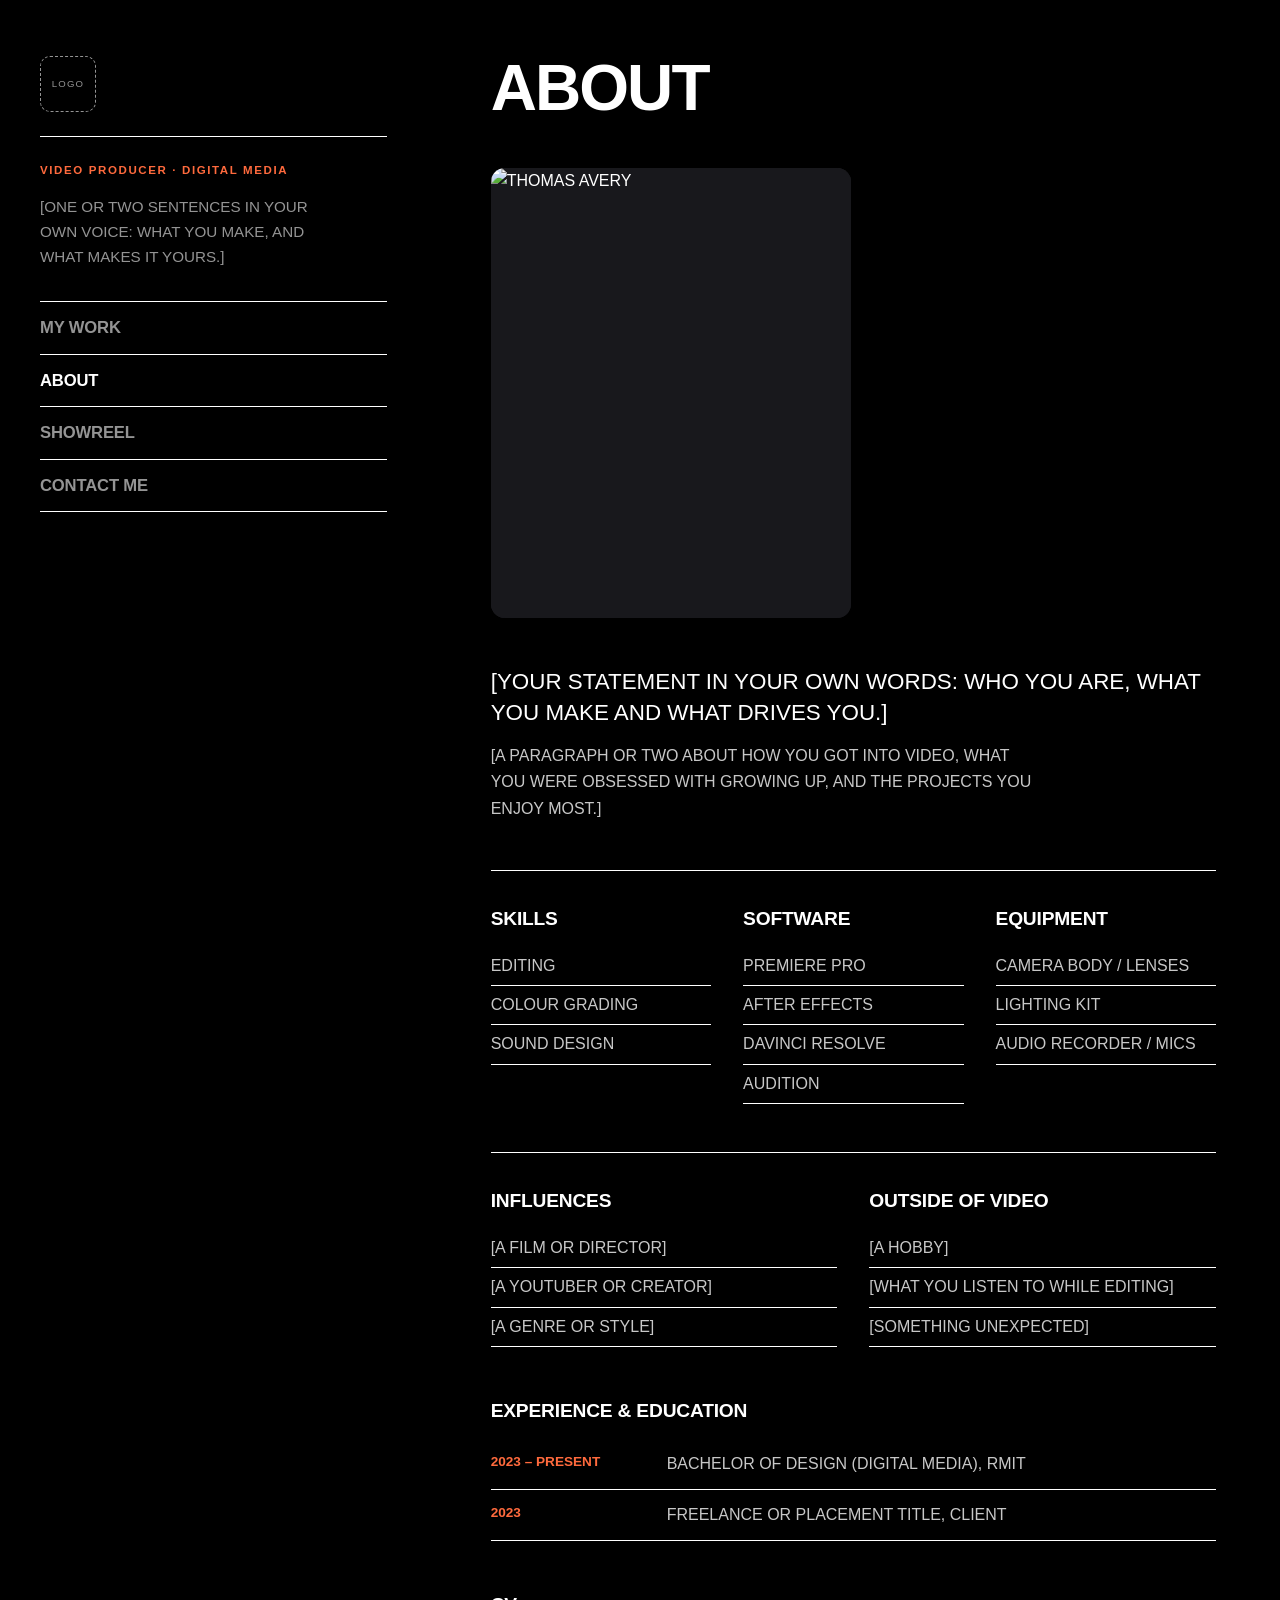
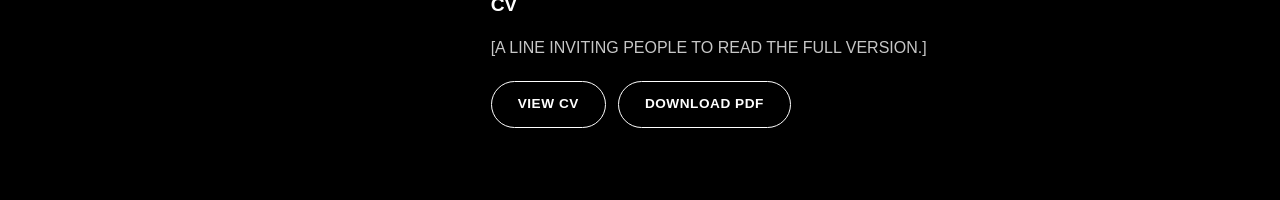
==== about.html @ 50b4c6cc "added styling and projects" ====
<!DOCTYPE html>
<html lang="en">
<head>
  <meta charset="UTF-8">
  <meta name="viewport" content="width=device-width, initial-scale=1">
  <title>Thomas Avery's Portfolio | About</title>
  <link rel="stylesheet" href="style.css">
</head>
<body>
  <div class="layout">

    <!-- LEFT: navigation -->
    <aside class="sidebar">
      <nav class="menu" aria-label="Main">
        <a class="logo" href="index.html" aria-label="Home">
          <img src="assets/logo.png" alt="Thomas Avery's logo"
               onerror="this.replaceWith(Object.assign(document.createElement('span'),{className:'logo-fallback',textContent:'LOGO'}))">
        </a>
        <div class="intro">
          <p class="role">Video Producer &middot; Digital Media</p>
          <p class="bio">
            [One or two sentences in your own voice: what you make, and what makes it yours.]
          </p>
        </div>
        <ul>
          <li><a href="index.html">My Work</a></li>
          <li><a href="about.html" class="current">About</a></li>
          <li><a href="showreel.html">Showreel</a></li>
          <li><a href="contact.html">Contact Me</a></li>
        </ul>
      </nav>
    </aside>

    <!-- RIGHT: page content (right two thirds of the screen) -->
    <main class="projects page">
      <h1>About</h1>

      <div class="media portrait" data-placeholder="Photo or video of me: me.jpg">
        <img src="assets/me.jpg" alt="Thomas Avery">
      </div>

      <section>
        <p class="big">[Your statement in your own words: who you are, what you make and what drives you.]</p>
        <p>[A paragraph or two about how you got into video, what you were obsessed with growing up, and the projects you enjoy most.]</p>
      </section>

      <section class="cols">
        <div>
          <h2>Skills</h2>
          <ul>
            <li>Editing</li>
            <li>Colour grading</li>
            <li>Sound design</li>
          </ul>
        </div>
        <div>
          <h2>Software</h2>
          <ul>
            <li>Premiere Pro</li>
            <li>After Effects</li>
            <li>DaVinci Resolve</li>
            <li>Audition</li>
          </ul>
        </div>
        <div>
          <h2>Equipment</h2>
          <ul>
            <li>Camera body / lenses</li>
            <li>Lighting kit</li>
            <li>Audio recorder / mics</li>
          </ul>
        </div>
      </section>

      <section class="cols">
        <div>
          <h2>Influences</h2>
          <ul>
            <li>[A film or director]</li>
            <li>[A YouTuber or creator]</li>
            <li>[A genre or style]</li>
          </ul>
        </div>
        <div>
          <h2>Outside of video</h2>
          <ul>
            <li>[A hobby]</li>
            <li>[What you listen to while editing]</li>
            <li>[Something unexpected]</li>
          </ul>
        </div>
      </section>

      <section>
        <h2>Experience &amp; education</h2>
        <ul class="timeline">
          <li><span>2023 &ndash; Present</span> Bachelor of Design (Digital Media), RMIT</li>
          <li><span>2023</span> Freelance or placement title, Client</li>
        </ul>
      </section>

      <!-- Save your CV as assets/cv.pdf -->
      <section id="cv">
        <h2>CV</h2>
        <p>[A line inviting people to read the full version.]</p>
        <p class="cv-actions">
          <a class="btn" href="assets/cv.pdf" target="_blank" rel="noopener">View CV</a>
          <a class="btn" href="assets/cv.pdf" download>Download PDF</a>
        </p>
      </section>
    </main>

  </div>
</body>
</html>
---- style.css ----
:root {
  --bg: #000000;          /* black, but not true black */
  --panel: #1a1a1e;
  --text: #ffffff;
  --muted: rgba(255, 255, 255, 0.58);
  --accent: #ff6a3d;
  --line: #ffffff;
  --display: "Helvetica Neue", Helvetica, Arial, sans-serif;
  --body: "Helvetica Neue", Helvetica, Arial, sans-serif;
}

* { box-sizing: border-box; margin: 0; padding: 0; }

html { scroll-behavior: smooth; }

body {
  background: var(--bg);
  color: var(--text);
  font-family: var(--body);
  line-height: 1.65;
  text-transform: uppercase;
  -webkit-font-smoothing: antialiased;
}

a { color: inherit; text-decoration: none; }

::selection { background: var(--accent); color: #fff; }

/* ---------- Home layout: left third nav | right two thirds projects ---------- */

.sidebar {
  position: fixed;
  top: 0;
  left: 0;
  width: 33.3333%;
  height: 100vh;
  padding: 56px 40px;
  overflow-y: auto;
}

.projects {
  margin-left: 33.3333%;
  width: 66.6667%;
  padding: 56px 64px 72px;
  display: flex;
  flex-direction: column;
  gap: 88px;
  min-height: 100vh;
}

/* ---------- Navigation ---------- */

.sidebar .logo { display: block; padding-bottom: 24px; border-bottom: 1px solid var(--line); }
.sidebar .logo img { display: block; height: 56px; width: auto; max-width: 100%; }
.sidebar .logo-fallback {
  display: grid;
  place-items: center;
  width: 56px;
  height: 56px;
  border: 1px dashed var(--muted);
  border-radius: 10px;
  color: var(--muted);
  font-size: 0.6rem;
  letter-spacing: 0.12em;
}

.sidebar nav ul { list-style: none; }
.sidebar nav li { border-bottom: 1px solid var(--line); }
.sidebar nav li a {
  display: block;
  padding: 12px 0;
  font-family: var(--display);
  font-size: clamp(0.95rem, 1.3vw, 1.2rem);
  font-weight: 600;
  letter-spacing: -0.01em;
  color: var(--muted);
  transition: color 0.25s, transform 0.25s;
}
.sidebar nav li a:hover { color: var(--text); transform: translateX(8px); }
.sidebar nav li a:hover::before { content: "→ "; color: var(--accent); }

/* ---------- Intro (under the logo) ---------- */

.intro { padding: 24px 0 32px; border-bottom: 1px solid var(--line); }

.intro .role {
  color: var(--accent);
  font-weight: 700;
  letter-spacing: 0.14em;
  text-transform: uppercase;
  font-size: 0.72rem;
}

.intro .bio {
  margin-top: 14px;
  color: var(--muted);
  max-width: 34ch;
  font-size: 0.95rem;
}

/* ---------- Text pages (About, Showreel, Contact) ---------- */

.sidebar nav li a.current { color: var(--text); }

.page { gap: 48px; }
.page h1 {
  font-family: var(--display);
  font-size: clamp(2.4rem, 5vw, 4.4rem);
  font-weight: 800;
  letter-spacing: -0.03em;
  line-height: 1;
}
.page .lead { color: var(--muted); font-size: 1.1rem; max-width: 56ch; margin-top: -24px; }
.page h2 { font-family: var(--display); font-size: 1.2rem; font-weight: 700; letter-spacing: -0.01em; }
.page section p { margin-top: 14px; color: rgba(255, 255, 255, 0.78); max-width: 62ch; }
.page section p.big { font-size: 1.4rem; line-height: 1.4; color: var(--text); margin-top: 0; }
.page section ul { list-style: none; margin-top: 12px; }
.page .cols {
  display: grid;
  grid-template-columns: repeat(auto-fit, minmax(180px, 1fr));
  gap: 32px;
  padding-top: 32px;
  border-top: 1px solid var(--line);
}
.page .cols li { padding: 6px 0; border-bottom: 1px solid var(--line); color: rgba(255, 255, 255, 0.78); }
.timeline li { display: grid; grid-template-columns: 160px 1fr; gap: 16px; padding: 12px 0; border-bottom: 1px solid var(--line); color: rgba(255, 255, 255, 0.78); }
.timeline span { color: var(--accent); font-weight: 700; font-size: 0.85rem; }
.page .note { color: var(--muted); font-size: 0.9rem; margin-top: -24px; }

.contact-list { list-style: none; border-top: 1px solid var(--line); }
.contact-list li {
  display: grid;
  grid-template-columns: 140px 1fr;
  gap: 16px;
  padding: 18px 0;
  border-bottom: 1px solid var(--line);
  font-size: 1.1rem;
}
.contact-list span { color: var(--accent); font-size: 0.72rem; font-weight: 700; letter-spacing: 0.14em; text-transform: uppercase; align-self: center; }
.contact-list a:hover { color: var(--accent); }

/* ---------- Extras ---------- */

.page .portrait { aspect-ratio: 4 / 5; max-width: 360px; }
.page .portrait + * { margin-top: 0; }

/* ---------- CV buttons (About page) ---------- */

.cv-actions { display: flex; gap: 12px; flex-wrap: wrap; }
.page section .cv-actions { margin-top: 20px; }
.cv-actions .btn { margin-top: 0; }

/* ---------- Project cards ---------- */

.projects > h2 {
  font-family: var(--display);
  font-size: 0.8rem;
  letter-spacing: 0.2em;
  text-transform: uppercase;
  color: var(--muted);
  font-weight: 700;
}

.media {
  position: relative;
  aspect-ratio: 16 / 9;
  border-radius: 14px;
  overflow: hidden;
  background: linear-gradient(135deg, #26262c, #18181c);
  box-shadow: 0 24px 60px -30px rgba(0, 0, 0, 0.8);
}

.media img,
.media video {
  position: absolute;
  inset: 0;
  width: 100%;
  height: 100%;
  object-fit: cover;
  display: block;
  z-index: 1;
  background: #18181c;
  transition: transform 0.6s ease;
}
.project:hover .media img { transform: scale(1.03); }

/* Visible placeholder label until real media is added */
.media::after {
  content: attr(data-placeholder);
  position: absolute;
  inset: 0;
  display: grid;
  place-items: center;
  color: rgba(255, 255, 255, 0.3);
  font-size: 0.8rem;
  letter-spacing: 0.14em;
  text-transform: uppercase;
  z-index: 0;
}

.project .meta {
  display: flex;
  justify-content: space-between;
  align-items: baseline;
  margin-top: 24px;
  gap: 16px;
}

.project h3 {
  font-family: var(--display);
  font-size: clamp(1.5rem, 2.4vw, 2.1rem);
  font-weight: 700;
  letter-spacing: -0.02em;
  line-height: 1.1;
}

.project .tag {
  color: var(--accent);
  font-size: 0.72rem;
  font-weight: 700;
  text-transform: uppercase;
  letter-spacing: 0.14em;
  white-space: nowrap;
}

.project p { margin-top: 12px; color: rgba(255, 255, 255, 0.78); max-width: 60ch; }

.project .role-line { color: var(--muted); font-size: 0.9rem; margin-top: 8px; }
.project .role-line strong { color: var(--text); font-weight: 700; }

.btn {
  display: inline-block;
  margin-top: 22px;
  padding: 11px 26px;
  border: 1px solid var(--text);
  color: var(--text);
  border-radius: 999px;
  font-size: 0.85rem;
  font-weight: 700;
  letter-spacing: 0.04em;
  transition: background 0.25s, color 0.25s, border-color 0.25s;
}
.btn:hover { background: var(--accent); border-color: var(--accent); color: #fff; }

/* ---------- Detail pages ---------- */

.detail {
  max-width: 920px;
}

.detail .back { color: var(--muted); font-size: 0.9rem; transition: color 0.2s; }
.detail .back:hover { color: var(--text); }

.detail h1 {
  margin-top: 28px;
  font-family: var(--display);
  font-size: clamp(2.2rem, 6vw, 4rem);
  font-weight: 800;
  letter-spacing: -0.03em;
  line-height: 1.05;
}

.detail .lead { margin-top: 14px; color: var(--muted); font-size: 1.1rem; max-width: 60ch; }

.detail > .media { margin-top: 36px; }

.facts {
  display: grid;
  grid-template-columns: repeat(auto-fit, minmax(150px, 1fr));
  gap: 24px;
  margin: 40px 0;
  padding: 24px 0;
  border-top: 1px solid var(--line);
  border-bottom: 1px solid var(--line);
}
.facts dt { color: var(--accent); font-size: 0.7rem; font-weight: 700; letter-spacing: 0.14em; text-transform: uppercase; }
.facts dd { margin-top: 4px; }

.detail section { margin-top: 56px; }
.detail h2 { font-family: var(--display); font-size: 1.6rem; font-weight: 700; letter-spacing: -0.02em; }
.detail section p { margin-top: 12px; color: rgba(255, 255, 255, 0.78); max-width: 66ch; }
.detail section ul { margin: 12px 0 0 20px; color: rgba(255, 255, 255, 0.78); }

.gallery {
  display: grid;
  grid-template-columns: repeat(auto-fit, minmax(240px, 1fr));
  gap: 16px;
  margin-top: 20px;
}

/* ---------- Responsive ---------- */

@media (max-width: 900px) {
  .sidebar { position: static; width: auto; height: auto; padding: 32px 24px; }
  .projects { margin-left: 0; width: auto; padding: 32px 24px 56px; }
}

/* ---------- Custom cursor (video thumbnails only) ---------- */

.cursor {
  position: fixed;
  top: 0;
  left: 0;
  width: 88px;
  height: 88px;
  margin: -44px 0 0 -44px;
  border-radius: 50%;
  background: #fff;
  color: #121214;
  display: grid;
  place-items: center;
  font-size: 0.7rem;
  font-weight: 700;
  letter-spacing: 0.1em;
  pointer-events: none;
  z-index: 1000;
  opacity: 0;
  transform: translate(-100px, -100px) scale(0.4);
  transition: opacity 0.2s;
}
.cursor.on { opacity: 1; }
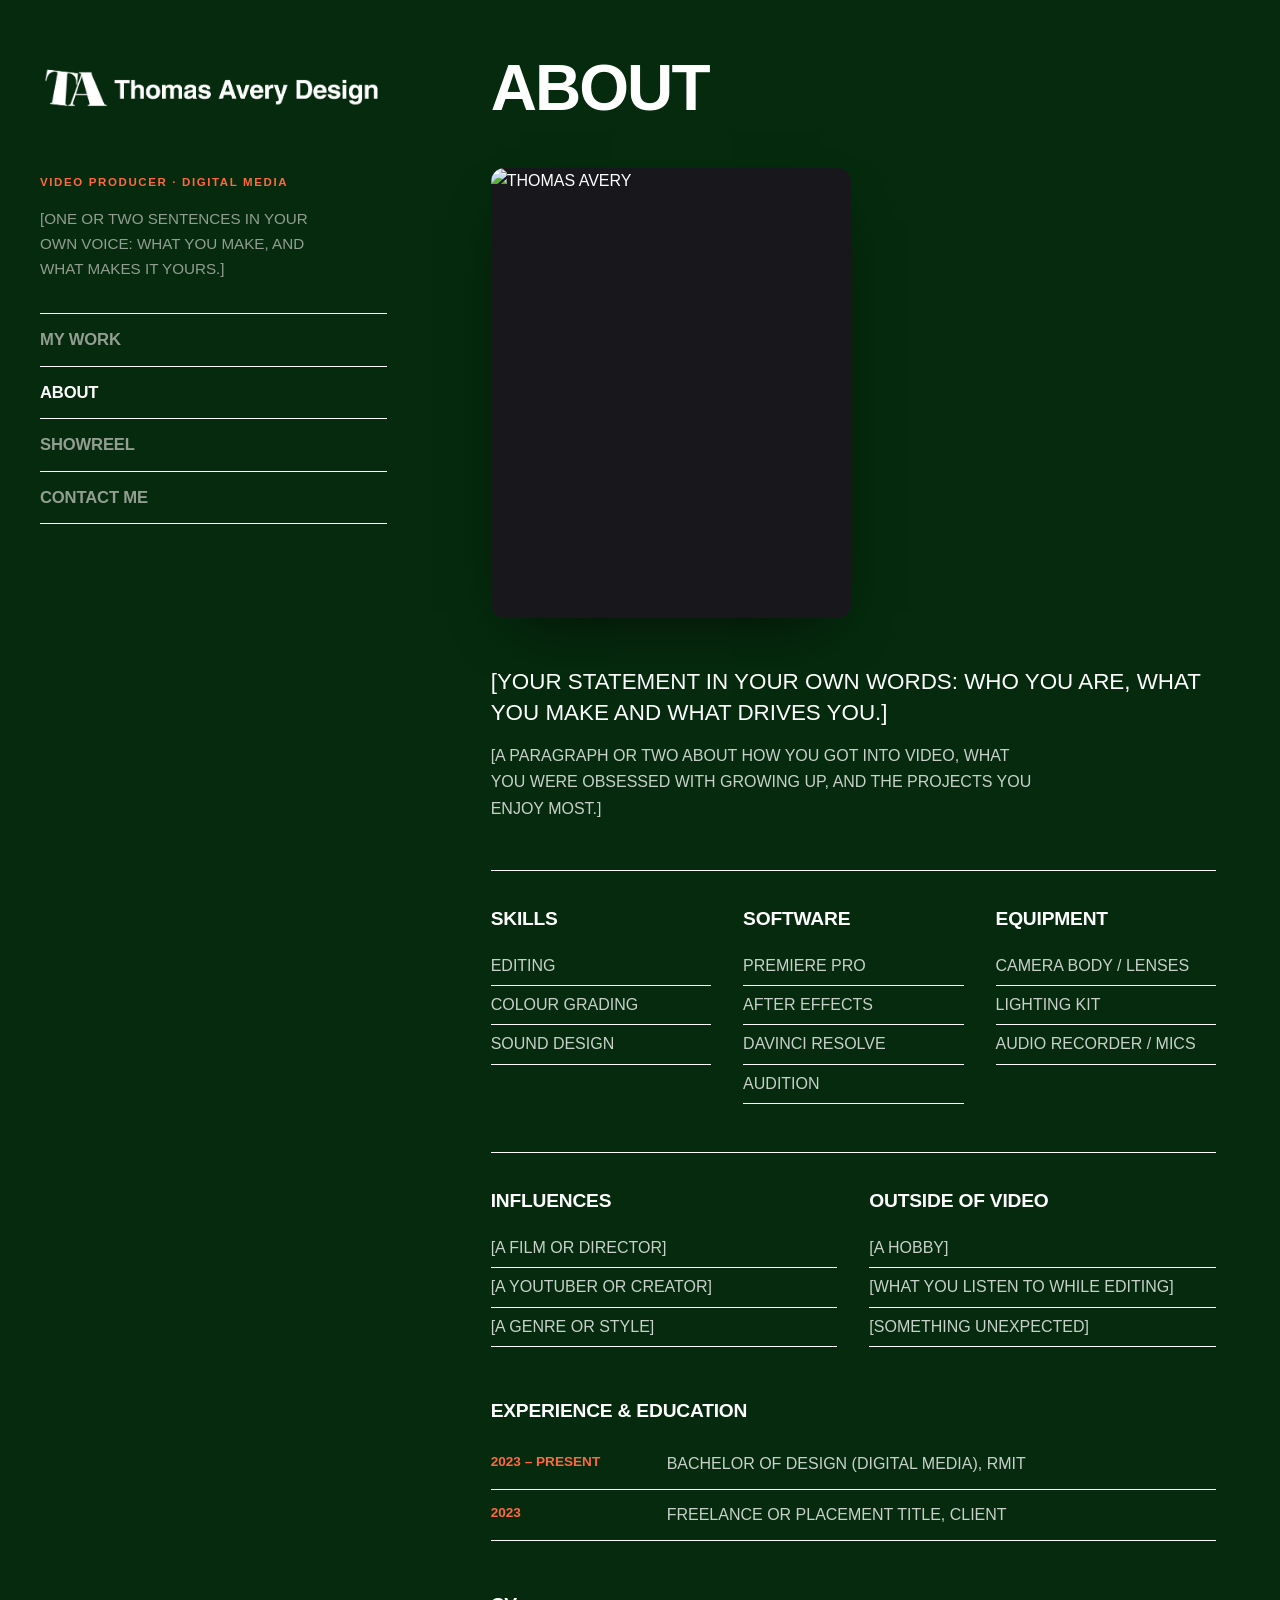
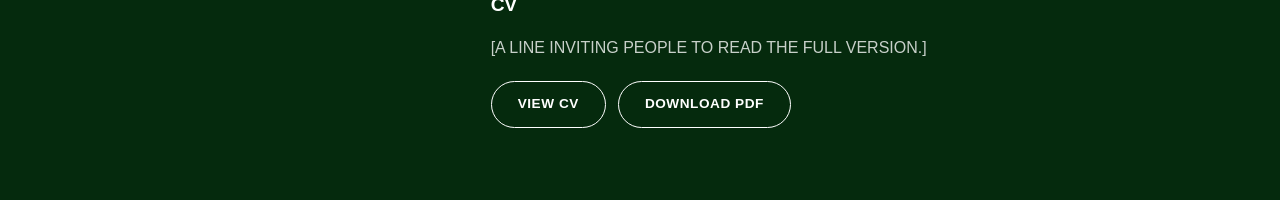
==== commit a7a6bb08: "updated styling" ====
--- a/about.html
+++ b/about.html
@@ -4,6 +4,10 @@
   <meta charset="UTF-8">
   <meta name="viewport" content="width=device-width, initial-scale=1">
   <title>Thomas Avery's Portfolio | About</title>
+  <link rel="icon" href="favicon.ico?v=2" sizes="48x48">
+  <link rel="icon" type="image/png" sizes="32x32" href="assets/favicon-32.png?v=2">
+  <link rel="icon" type="image/png" href="assets/favicon.png?v=2">
+  <link rel="apple-touch-icon" href="assets/apple-touch-icon.png?v=2">
   <link rel="stylesheet" href="style.css">
 </head>
 <body>
@@ -13,7 +17,7 @@
     <aside class="sidebar">
       <nav class="menu" aria-label="Main">
         <a class="logo" href="index.html" aria-label="Home">
-          <img src="assets/logo.png" alt="Thomas Avery's logo"
+          <img src="assets/title.png" alt="Thomas Avery's logo"
                onerror="this.replaceWith(Object.assign(document.createElement('span'),{className:'logo-fallback',textContent:'LOGO'}))">
         </a>
         <div class="intro">
--- a/style.css
+++ b/style.css
@@ -1,8 +1,8 @@
 :root {
-  --bg: #000000;          /* black, but not true black */
+  --bg: #052a0d;          /* black, but not true black */
   --panel: #1a1a1e;
   --text: #ffffff;
-  --muted: rgba(255, 255, 255, 0.58);
+  --muted: rgba(249, 242, 242, 0.58);
   --accent: #ff6a3d;
   --line: #ffffff;
   --display: "Helvetica Neue", Helvetica, Arial, sans-serif;
@@ -50,8 +50,8 @@
 
 /* ---------- Navigation ---------- */
 
-.sidebar .logo { display: block; padding-bottom: 24px; border-bottom: 1px solid var(--line); }
-.sidebar .logo img { display: block; height: 56px; width: auto; max-width: 100%; }
+.sidebar .logo { display: block; padding-bottom: 24px; }
+.sidebar .logo img { display: block; width: 100%; max-width: 400px; height: auto; }
 .sidebar .logo-fallback {
   display: grid;
   place-items: center;
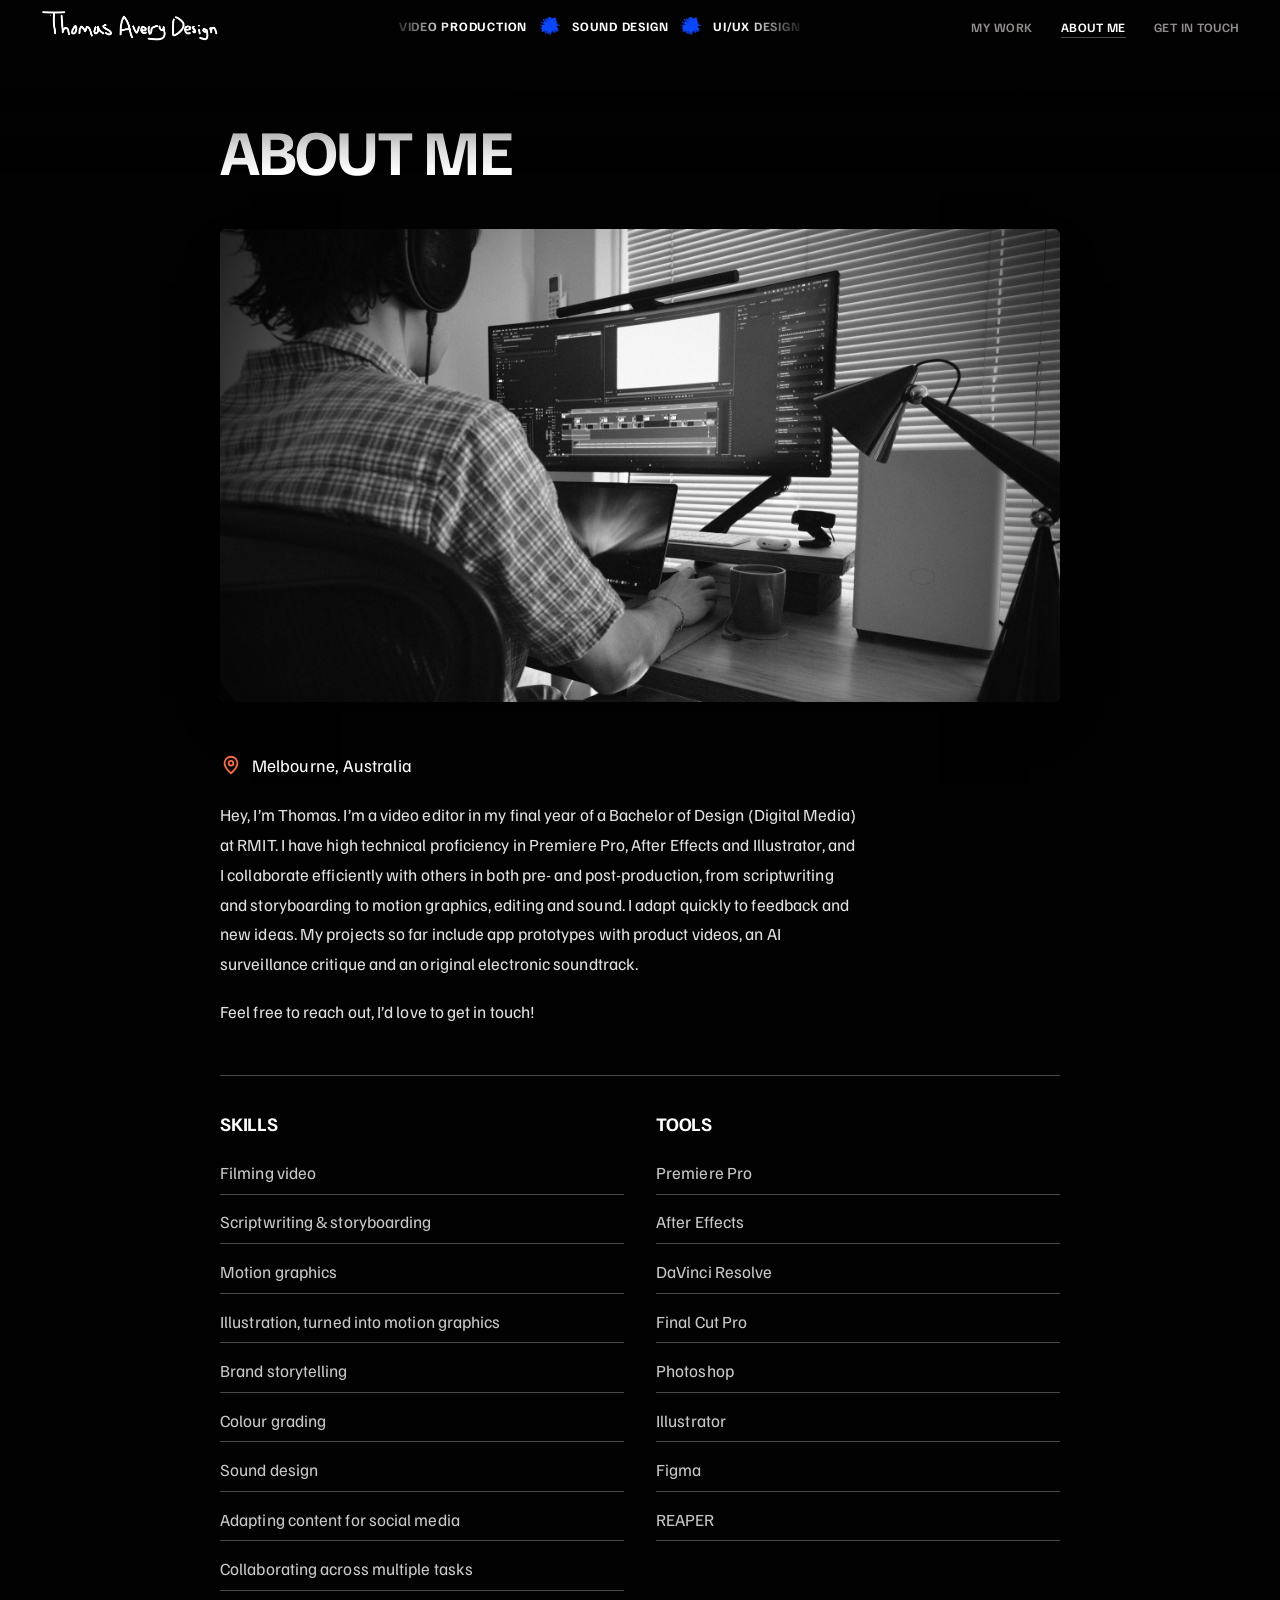
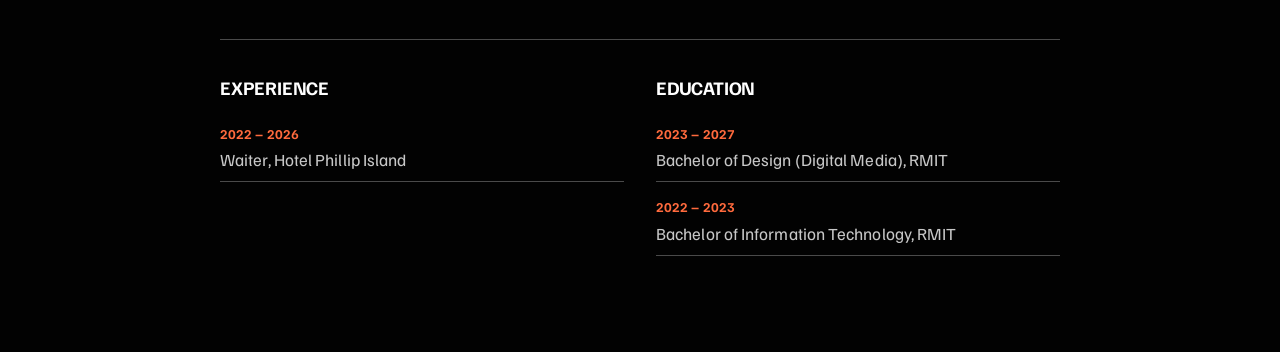
==== commit eb014907: "update" ====
--- a/about.html
+++ b/about.html
@@ -3,117 +3,107 @@
 <head>
   <meta charset="UTF-8">
   <meta name="viewport" content="width=device-width, initial-scale=1">
-  <title>Thomas Avery's Portfolio | About</title>
-  <link rel="icon" href="favicon.ico?v=2" sizes="48x48">
-  <link rel="icon" type="image/png" sizes="32x32" href="assets/favicon-32.png?v=2">
-  <link rel="icon" type="image/png" href="assets/favicon.png?v=2">
-  <link rel="apple-touch-icon" href="assets/apple-touch-icon.png?v=2">
+  <title>Thomas Avery's Portfolio | About me</title>
+  <link rel="icon" href="favicon.ico?v=4" sizes="48x48">
+  <link rel="icon" type="image/png" sizes="32x32" href="assets/favicon-32.png?v=4">
+  <link rel="icon" type="image/png" href="assets/favicon.png?v=4">
+  <link rel="apple-touch-icon" href="assets/apple-touch-icon.png?v=4">
+  <link rel="preconnect" href="https://fonts.googleapis.com">
+  <link rel="preconnect" href="https://fonts.gstatic.com" crossorigin>
+  <link href="https://fonts.googleapis.com/css2?family=Familjen+Grotesk:wght@400;500;600;700&display=swap" rel="stylesheet">
   <link rel="stylesheet" href="style.css">
 </head>
 <body>
   <div class="layout">
 
-    <!-- LEFT: navigation -->
-    <aside class="sidebar">
+    <!-- TOP: navigation -->
+    <header class="site-header">
       <nav class="menu" aria-label="Main">
         <a class="logo" href="index.html" aria-label="Home">
-          <img src="assets/title.png" alt="Thomas Avery's logo"
+          <img src="assets/title.png?v=2" alt="Thomas Avery's logo"
                onerror="this.replaceWith(Object.assign(document.createElement('span'),{className:'logo-fallback',textContent:'LOGO'}))">
         </a>
-        <div class="intro">
-          <p class="role">Video Producer &middot; Digital Media</p>
-          <p class="bio">
-            [One or two sentences in your own voice: what you make, and what makes it yours.]
-          </p>
+        <div class="marquee" aria-label="Video Production, sound design, ui/ux design, product videos, motion graphics, branding">
+          <div class="marquee-viewport">
+            <div class="marquee-track" aria-hidden="true">
+              <div class="marquee-group"><span>Video Production</span><span class="dot"><img src="assets/asterix-small.png?v=4" alt=""></span><span>Sound Design</span><span class="dot"><img src="assets/asterix-small.png?v=4" alt=""></span><span>UI/UX Design</span><span class="dot"><img src="assets/asterix-small.png?v=4" alt=""></span><span>Product Videos</span><span class="dot"><img src="assets/asterix-small.png?v=4" alt=""></span><span>Motion graphics</span><span class="dot"><img src="assets/asterix-small.png?v=4" alt=""></span><span>Branding</span><span class="dot"><img src="assets/asterix-small.png?v=4" alt=""></span></div>
+              <div class="marquee-group"><span>Video Production</span><span class="dot"><img src="assets/asterix-small.png?v=4" alt=""></span><span>Sound Design</span><span class="dot"><img src="assets/asterix-small.png?v=4" alt=""></span><span>UI/UX Design</span><span class="dot"><img src="assets/asterix-small.png?v=4" alt=""></span><span>Product Videos</span><span class="dot"><img src="assets/asterix-small.png?v=4" alt=""></span><span>Motion graphics</span><span class="dot"><img src="assets/asterix-small.png?v=4" alt=""></span><span>Branding</span><span class="dot"><img src="assets/asterix-small.png?v=4" alt=""></span></div>
+            </div>
+          </div>
         </div>
         <ul>
-          <li><a href="index.html">My Work</a></li>
-          <li><a href="about.html" class="current">About</a></li>
-          <li><a href="showreel.html">Showreel</a></li>
-          <li><a href="contact.html">Contact Me</a></li>
+        <li><a href="index.html">My Work</a></li>
+        <li><a href="about.html" class="current" aria-current="page">About me</a></li>
+        <li><a href="contact.html">Get in touch</a></li>
         </ul>
       </nav>
-    </aside>
+    </header>
 
-    <!-- RIGHT: page content (right two thirds of the screen) -->
+    <!-- CONTENT -->
     <main class="projects page">
-      <h1>About</h1>
+      <h1>About me</h1>
 
-      <div class="media portrait" data-placeholder="Photo or video of me: me.jpg">
-        <img src="assets/me.jpg" alt="Thomas Avery">
+      <div class="media" data-placeholder="Photo of me: about-web.jpg">
+        <img src="assets/about-web.jpg" alt="Thomas Avery editing video at his desk">
       </div>
 
       <section>
-        <p class="big">[Your statement in your own words: who you are, what you make and what drives you.]</p>
-        <p>[A paragraph or two about how you got into video, what you were obsessed with growing up, and the projects you enjoy most.]</p>
+        <p class="location">
+          <svg class="loc-icon" viewBox="0 0 24 24" width="22" height="22" fill="none" stroke="currentColor" stroke-width="2" stroke-linecap="round" stroke-linejoin="round" aria-hidden="true"><path d="M12 21s-7-6.2-7-11a7 7 0 1 1 14 0c0 4.8-7 11-7 11z"/><circle cx="12" cy="10" r="2.5"/></svg>
+          Melbourne, Australia
+        </p>
+        <p>Hey, I&rsquo;m Thomas. I&rsquo;m a video editor in my final year of a Bachelor of Design (Digital Media) at RMIT. I have high technical proficiency in Premiere Pro, After Effects and Illustrator, and I collaborate efficiently with others in both pre- and post-production, from scriptwriting and storyboarding to motion graphics, editing and sound. I adapt quickly to feedback and new ideas. My projects so far include app prototypes with product videos, an AI surveillance critique and an original electronic soundtrack.</p>
+        <p>Feel free to reach out, I&rsquo;d love to get in touch!</p>
       </section>
 
       <section class="cols">
         <div>
           <h2>Skills</h2>
           <ul>
-            <li>Editing</li>
+            <li>Filming video</li>
+            <li>Scriptwriting &amp; storyboarding</li>
+            <li>Motion graphics</li>
+            <li>Illustration, turned into motion graphics</li>
+            <li>Brand storytelling</li>
             <li>Colour grading</li>
             <li>Sound design</li>
+            <li>Adapting content for social media</li>
+            <li>Collaborating across multiple tasks</li>
           </ul>
         </div>
         <div>
-          <h2>Software</h2>
+          <h2>Tools</h2>
           <ul>
             <li>Premiere Pro</li>
             <li>After Effects</li>
             <li>DaVinci Resolve</li>
-            <li>Audition</li>
-          </ul>
-        </div>
-        <div>
-          <h2>Equipment</h2>
-          <ul>
-            <li>Camera body / lenses</li>
-            <li>Lighting kit</li>
-            <li>Audio recorder / mics</li>
+            <li>Final Cut Pro</li>
+            <li>Photoshop</li>
+            <li>Illustrator</li>
+            <li>Figma</li>
+            <li>REAPER</li>
           </ul>
         </div>
       </section>
 
       <section class="cols">
         <div>
-          <h2>Influences</h2>
-          <ul>
-            <li>[A film or director]</li>
-            <li>[A YouTuber or creator]</li>
-            <li>[A genre or style]</li>
+          <h2>Experience</h2>
+          <ul class="dated">
+            <li><span>2022 &ndash; 2026</span>Waiter, Hotel Phillip Island</li>
           </ul>
         </div>
         <div>
-          <h2>Outside of video</h2>
-          <ul>
-            <li>[A hobby]</li>
-            <li>[What you listen to while editing]</li>
-            <li>[Something unexpected]</li>
+          <h2>Education</h2>
+          <ul class="dated">
+            <li><span>2023 &ndash; 2027</span>Bachelor of Design (Digital Media), RMIT</li>
+            <li><span>2022 &ndash; 2023</span>Bachelor of Information Technology, RMIT</li>
           </ul>
         </div>
-      </section>
-
-      <section>
-        <h2>Experience &amp; education</h2>
-        <ul class="timeline">
-          <li><span>2023 &ndash; Present</span> Bachelor of Design (Digital Media), RMIT</li>
-          <li><span>2023</span> Freelance or placement title, Client</li>
-        </ul>
-      </section>
-
-      <!-- Save your CV as assets/cv.pdf -->
-      <section id="cv">
-        <h2>CV</h2>
-        <p>[A line inviting people to read the full version.]</p>
-        <p class="cv-actions">
-          <a class="btn" href="assets/cv.pdf" target="_blank" rel="noopener">View CV</a>
-          <a class="btn" href="assets/cv.pdf" download>Download PDF</a>
-        </p>
       </section>
     </main>
 
   </div>
+  <script src="shapes.js"></script>
 </body>
 </html>
--- a/style.css
+++ b/style.css
@@ -1,12 +1,13 @@
 :root {
-  --bg: #052a0d;          /* black, but not true black */
+  --bg: #020202;          /* black, but not true black */
   --panel: #1a1a1e;
   --text: #ffffff;
   --muted: rgba(249, 242, 242, 0.58);
   --accent: #ff6a3d;
-  --line: #ffffff;
-  --display: "Helvetica Neue", Helvetica, Arial, sans-serif;
-  --body: "Helvetica Neue", Helvetica, Arial, sans-serif;
+  --blue: #0a47ff;        /* really electric blue for hovers */
+  --line: #4a4a4a;        /* grey dividers */
+  --display: "Familjen Grotesk", "Helvetica Neue", Helvetica, Arial, sans-serif;
+  --body: "Familjen Grotesk", "Helvetica Neue", Helvetica, Arial, sans-serif;
 }
 
 * { box-sizing: border-box; margin: 0; padding: 0; }
@@ -26,83 +27,121 @@
 
 ::selection { background: var(--accent); color: #fff; }
 
-/* ---------- Home layout: left third nav | right two thirds projects ---------- */
-
-.sidebar {
-  position: fixed;
+/* ---------- Layout: top navigation, centred content ---------- */
+
+.site-header {
+  position: sticky;
   top: 0;
+  z-index: 50;
+  background: var(--bg);                 /* solid: the bar itself is not transparent or blurred */
+  border-bottom: 1px solid var(--line);
+}
+
+/* The page fades into the background as it approaches the bar: a strip just below the bar that goes
+   from the page colour (right under the bar) to clear. Content scrolling up dissolves into it.
+   The stops ease the fade so there's no visible edge. pointer-events: none keeps links underneath clickable. */
+.site-header::after {
+  content: "";
+  position: absolute;
   left: 0;
-  width: 33.3333%;
-  height: 100vh;
-  padding: 56px 40px;
-  overflow-y: auto;
+  right: 0;
+  top: 100%;
+  height: 120px;
+  pointer-events: none;
+  background: linear-gradient(to bottom,
+    rgba(2, 2, 2, 1) 0%,
+    rgba(2, 2, 2, 0.92) 15%,
+    rgba(2, 2, 2, 0.72) 35%,
+    rgba(2, 2, 2, 0.4) 58%,
+    rgba(2, 2, 2, 0.14) 80%,
+    rgba(2, 2, 2, 0) 100%);
+}
+
+.site-header .menu {
+  display: flex;
+  justify-content: space-between;
+  align-items: center;
+  gap: 24px;
+  max-width: 1280px;
+  margin: 0 auto;
+  padding: 6px 40px;
 }
 
 .projects {
-  margin-left: 33.3333%;
-  width: 66.6667%;
-  padding: 56px 64px 72px;
+  width: 100%;
+  max-width: 1120px;
+  margin: 0 auto;
+  padding: 64px 40px 96px;
   display: flex;
   flex-direction: column;
-  gap: 88px;
+  gap: 120px;            /* space between projects */
   min-height: 100vh;
 }
 
 /* ---------- Navigation ---------- */
 
-.sidebar .logo { display: block; padding-bottom: 24px; }
-.sidebar .logo img { display: block; width: 100%; max-width: 400px; height: auto; }
-.sidebar .logo-fallback {
+.site-header .logo { display: block; flex: none; }
+.site-header .logo img { display: block; height: 40px; width: auto; max-width: 100%; }
+.site-header .logo-fallback {
   display: grid;
   place-items: center;
-  width: 56px;
-  height: 56px;
+  width: 40px;
+  height: 40px;
   border: 1px dashed var(--muted);
-  border-radius: 10px;
+  border-radius: 8px;
   color: var(--muted);
-  font-size: 0.6rem;
+  font-size: 0.5rem;
   letter-spacing: 0.12em;
 }
 
-.sidebar nav ul { list-style: none; }
-.sidebar nav li { border-bottom: 1px solid var(--line); }
-.sidebar nav li a {
-  display: block;
-  padding: 12px 0;
+.site-header ul { list-style: none; display: flex; gap: 28px; }
+.site-header li a {
+  display: inline-block;
+  line-height: 1.2;       /* tighter line box so the underline hugs the text */
+  padding: 0 0 2px;
   font-family: var(--display);
-  font-size: clamp(0.95rem, 1.3vw, 1.2rem);
+  font-size: 0.8rem;
   font-weight: 600;
-  letter-spacing: -0.01em;
+  letter-spacing: 0.04em;
   color: var(--muted);
-  transition: color 0.25s, transform 0.25s;
-}
-.sidebar nav li a:hover { color: var(--text); transform: translateX(8px); }
-.sidebar nav li a:hover::before { content: "→ "; color: var(--accent); }
-
-/* ---------- Intro (under the logo) ---------- */
-
-.intro { padding: 24px 0 32px; border-bottom: 1px solid var(--line); }
+  border-bottom: 1px solid transparent;
+  transform-origin: center;
+  transition: transform 0.9s ease, color 0.6s ease, border-color 0.6s ease, text-shadow 0.6s ease;
+}
+.site-header li a:hover {
+  color: var(--blue);
+  border-bottom-color: var(--blue);
+  text-shadow: 0 0 14px rgba(10, 71, 255, 0.75);   /* glow keeps the saturated blue readable on black */
+  transform: scale(1.08);
+}
+.site-header li a.current { color: var(--text); border-bottom-color: var(--line); }
+.site-header li a.current:hover { color: var(--blue); border-bottom-color: var(--blue); text-shadow: 0 0 14px rgba(10, 71, 255, 0.75); }
+
+/* ---------- Intro (top of the home page) ---------- */
+
+.intro { padding-bottom: 40px; border-bottom: 1px solid var(--line); }
 
 .intro .role {
   color: var(--accent);
   font-weight: 700;
   letter-spacing: 0.14em;
   text-transform: uppercase;
-  font-size: 0.72rem;
+  font-size: 0.8rem;
 }
 
 .intro .bio {
-  margin-top: 14px;
-  color: var(--muted);
-  max-width: 34ch;
-  font-size: 0.95rem;
-}
-
-/* ---------- Text pages (About, Showreel, Contact) ---------- */
-
-.sidebar nav li a.current { color: var(--text); }
-
-.page { gap: 48px; }
+  margin-top: 16px;
+  text-transform: none;
+  color: var(--text);
+  max-width: 56ch;             /* wider, so the sentence doesn't wrap early */
+  text-wrap: balance;          /* evens out the lines so no single word is left alone on the last one */
+  font-size: 1.5rem;
+  line-height: 1.4;
+}
+
+/* ---------- Text pages (About, Contact) ---------- */
+
+.page { gap: 48px; max-width: 920px; }
 .page h1 {
   font-family: var(--display);
   font-size: clamp(2.4rem, 5vw, 4.4rem);
@@ -125,6 +164,8 @@
 .page .cols li { padding: 6px 0; border-bottom: 1px solid var(--line); color: rgba(255, 255, 255, 0.78); }
 .timeline li { display: grid; grid-template-columns: 160px 1fr; gap: 16px; padding: 12px 0; border-bottom: 1px solid var(--line); color: rgba(255, 255, 255, 0.78); }
 .timeline span { color: var(--accent); font-weight: 700; font-size: 0.85rem; }
+/* Dates in the Experience / Education columns sit on their own line above each entry */
+.page .dated span { display: block; color: var(--accent); font-weight: 700; font-size: 0.85rem; }
 .page .note { color: var(--muted); font-size: 0.9rem; margin-top: -24px; }
 
 .contact-list { list-style: none; border-top: 1px solid var(--line); }
@@ -137,22 +178,45 @@
   font-size: 1.1rem;
 }
 .contact-list span { color: var(--accent); font-size: 0.72rem; font-weight: 700; letter-spacing: 0.14em; text-transform: uppercase; align-self: center; }
-.contact-list a:hover { color: var(--accent); }
+.contact-list a:hover { color: var(--blue); text-shadow: 0 0 14px rgba(10, 71, 255, 0.75); }   /* electric blue, with the same glow as the nav hover */
 
 /* ---------- Extras ---------- */
 
-.page .portrait { aspect-ratio: 4 / 5; max-width: 360px; }
-.page .portrait + * { margin-top: 0; }
-
-/* ---------- CV buttons (About page) ---------- */
-
-.cv-actions { display: flex; gap: 12px; flex-wrap: wrap; }
-.page section .cv-actions { margin-top: 20px; }
-.cv-actions .btn { margin-top: 0; }
+
+/* ---------- CV buttons (Contact page) ---------- */
+/* Two-class selectors (.btn.cv-btn) so these always beat the general .btn rule further down. */
+
+.contact-list .cv-row { align-items: center; }
+.cv-buttons { display: flex; flex-wrap: wrap; gap: 12px; }
+
+.btn.cv-btn {
+  display: inline-flex;
+  align-items: center;
+  gap: 10px;
+  margin-top: 0;
+  padding: 12px 24px;
+  border: 2px solid #fff;
+  border-radius: 28px 14px 26px 18px / 18px 26px 14px 28px;
+  font-size: 0.85rem;
+  font-weight: 700;
+  letter-spacing: 0.06em;
+  line-height: 1;
+  transition: background 0.25s, color 0.25s, border-color 0.25s;
+}
+.btn.cv-btn .btn-icon { flex: none; transition: transform 0.35s ease; }
+
+/* Both buttons: solid white with dark text; electric blue on hover */
+.btn.cv-btn-solid,
+.btn.cv-btn-outline { background: #fff; color: #020202; }
+.contact-list a.btn.cv-btn:hover { background: var(--blue); border-color: var(--blue); color: #fff; }
+.btn.cv-btn-solid:hover .btn-icon { transform: translateY(3px); }
+.btn.cv-btn-outline:hover .btn-icon { transform: translate(2px, -2px); }
 
 /* ---------- Project cards ---------- */
 
 .projects > h2 {
+  margin-top: 8px;        /* with the 120px gap, keeps the space above the heading at about 128px */
+  margin-bottom: -92px;   /* pulls the first project up: the 120px gap becomes about 28px */
   font-family: var(--display);
   font-size: 0.8rem;
   letter-spacing: 0.2em;
@@ -164,7 +228,7 @@
 .media {
   position: relative;
   aspect-ratio: 16 / 9;
-  border-radius: 14px;
+  border-radius: 6px;
   overflow: hidden;
   background: linear-gradient(135deg, #26262c, #18181c);
   box-shadow: 0 24px 60px -30px rgba(0, 0, 0, 0.8);
@@ -183,6 +247,17 @@
   transition: transform 0.6s ease;
 }
 .project:hover .media img { transform: scale(1.03); }
+
+/* Embedded players (Vimeo) fill the 16:9 frame */
+.media iframe {
+  position: absolute;
+  inset: 0;
+  width: 100%;
+  height: 100%;
+  border: 0;
+  display: block;
+  z-index: 1;
+}
 
 /* Visible placeholder label until real media is added */
 .media::after {
@@ -232,20 +307,22 @@
   display: inline-block;
   margin-top: 22px;
   padding: 11px 26px;
-  border: 1px solid var(--text);
+  border: 2px solid var(--text);
   color: var(--text);
-  border-radius: 999px;
+  border-radius: 28px 14px 26px 18px / 18px 26px 14px 28px;   /* rounded, slightly uneven outline (about half the button height, so it stays soft) */
   font-size: 0.85rem;
   font-weight: 700;
   letter-spacing: 0.04em;
   transition: background 0.25s, color 0.25s, border-color 0.25s;
 }
-.btn:hover { background: var(--accent); border-color: var(--accent); color: #fff; }
+.btn:hover { background: var(--blue); border-color: var(--blue); color: #fff; }
 
 /* ---------- Detail pages ---------- */
 
 .detail {
+  width: 100%;
   max-width: 920px;
+  margin: 0 auto;
 }
 
 .detail .back { color: var(--muted); font-size: 0.9rem; transition: color 0.2s; }
@@ -290,32 +367,179 @@
 
 /* ---------- Responsive ---------- */
 
-@media (max-width: 900px) {
-  .sidebar { position: static; width: auto; height: auto; padding: 32px 24px; }
-  .projects { margin-left: 0; width: auto; padding: 32px 24px 56px; }
-}
-
-/* ---------- Custom cursor (video thumbnails only) ---------- */
-
-.cursor {
-  position: fixed;
-  top: 0;
-  left: 0;
-  width: 88px;
-  height: 88px;
-  margin: -44px 0 0 -44px;
-  border-radius: 50%;
-  background: #fff;
-  color: #121214;
-  display: grid;
-  place-items: center;
-  font-size: 0.7rem;
-  font-weight: 700;
-  letter-spacing: 0.1em;
-  pointer-events: none;
-  z-index: 1000;
-  opacity: 0;
-  transform: translate(-100px, -100px) scale(0.4);
-  transition: opacity 0.2s;
-}
-.cursor.on { opacity: 1; }
+@media (max-width: 720px) {
+  .site-header .menu { padding: 8px 20px; flex-wrap: wrap; }
+  .site-header ul { gap: 20px; }
+  .site-header .logo img { height: 34px; }
+  .projects { padding: 40px 20px 64px; }
+  .intro .bio { font-size: 1.25rem; }
+}
+
+/* ---------- Readable body copy: sentence case, a little larger, more spacing ---------- */
+
+.project p,
+.detail .lead,
+.detail section p,
+.detail section li,
+.page .lead,
+.page section p,
+.page section li,
+.page .note,
+.timeline li {
+  text-transform: none;
+  font-size: 1.0625rem;
+  line-height: 1.75;
+  letter-spacing: 0.005em;
+  color: rgba(255, 255, 255, 0.88);
+}
+
+.detail .lead,
+.page .lead { font-size: 1.2rem; color: var(--muted); }
+
+
+.project .role-line { font-size: 0.95rem; color: var(--muted); }
+
+.detail section p + p,
+.page section p + p { margin-top: 1.1em; }
+
+.detail section ul li,
+.page section ul li { margin-top: 0.4em; }
+
+.detail section p,
+.page section p { max-width: 64ch; }
+
+/* Screenshots that should not be cropped to 16:9 */
+.media.contain img { object-fit: contain; background: #f4f4f4; }
+
+/* ---------- Scrolling keywords (inside the top navigation bar) ---------- */
+
+.site-header .marquee {
+  flex: 0 1 420px;      /* fixed narrow width instead of filling the gap */
+  min-width: 0;
+  margin: 0 auto;       /* sits centred between the logo and the links */
+}
+
+/* Fixed wrapper: the fade stays at the edges while the track moves inside it */
+.marquee-viewport {
+  overflow: hidden;
+  -webkit-mask-image: linear-gradient(to right, transparent, #000 15%, #000 85%, transparent);
+  mask-image: linear-gradient(to right, transparent, #000 15%, #000 85%, transparent);
+}
+
+.marquee-track {
+  display: flex;
+  width: max-content;
+  animation: marquee-scroll 30s linear infinite;
+}
+
+
+.marquee-group {
+  display: flex;
+  flex: none;
+  align-items: center;
+}
+
+.marquee-group span {
+  font-family: var(--display);
+  font-weight: 700;
+  font-size: 0.8rem;
+  line-height: 1;
+  letter-spacing: 0.06em;
+  white-space: nowrap;
+  padding: 0 0.9em;
+}
+
+.marquee-group .dot { padding: 0; display: flex; align-items: center; }
+.marquee-group .dot img { display: block; height: 22px; width: auto; }
+
+@keyframes marquee-scroll {
+  from { transform: translateX(0); }
+  to { transform: translateX(-50%); }
+}
+
+@media (prefers-reduced-motion: reduce) {
+  .marquee-track { animation: none; }
+}
+
+@media (max-width: 720px) {
+  .site-header .menu ul { order: 2; width: auto; }
+  .site-header .marquee { order: 3; flex: 0 0 100%; }
+}
+
+/* ---------- Highlighted text: orange highlighter behind white text (home page intro) ---------- */
+
+.hl {
+  background: var(--accent);
+  color: #fff;
+  text-transform: none;          /* normal capitalisation, not all caps */
+  font-weight: 600;
+  padding: 0.08em 0.3em;
+  -webkit-box-decoration-break: clone;
+  box-decoration-break: clone;   /* keeps the padding on every line when a highlight wraps */
+}
+/* ---------- Case-study figures (QBD & Kayo page) ---------- */
+
+.fig { margin: 0; }
+.fig figcaption {
+  margin-top: 8px;
+  font-size: 0.8rem;
+  color: var(--muted);
+  text-transform: none;
+  line-height: 1.4;
+}
+.gallery.one { grid-template-columns: 1fr; }
+.gallery.two { grid-template-columns: repeat(2, 1fr); }
+.media.contain.dark img { background: #0b1020; }
+.case-note {
+  margin-top: 28px;
+  font-size: 0.85rem;
+  color: var(--muted);
+  text-transform: none;
+  max-width: 64ch;
+  line-height: 1.5;
+}
+
+@media (max-width: 720px) {
+  .gallery.two { grid-template-columns: 1fr; }
+}
+
+/* ---------- Location line (About page) ---------- */
+
+.page .location {
+  display: flex;
+  align-items: center;
+  gap: 10px;
+  margin: 0 0 20px;
+  font-size: 1.1rem;
+  color: var(--text);
+}
+.page .location .loc-icon { flex: none; color: var(--accent); }
+
+/* ---------- Highlighter sweep (home page) ---------- */
+
+/* Once the script has split the text into words, each word draws its own highlight */
+.hl.is-animated { background: none; padding: 0; }
+
+.hl-word {
+  background-image: linear-gradient(var(--accent), var(--accent));
+  background-repeat: no-repeat;
+  background-size: 0% 100%;
+  padding-top: 0.08em;
+  padding-bottom: 0.08em;
+  -webkit-box-decoration-break: clone;
+  box-decoration-break: clone;
+}
+
+/* The sweep only runs once the script adds .play, i.e. when the visitor arrives at the page */
+.hl.play .hl-word { animation: hl-sweep var(--dur, 0.3s) linear var(--delay, 0s) forwards; }
+
+/* Extra padding at the start and end of each row, with a matching negative margin so the text never moves */
+.hl-word.row-start { padding-left: 0.3em; margin-left: -0.3em; }
+.hl-word.row-end { padding-right: 0.3em; margin-right: -0.3em; }
+
+@keyframes hl-sweep { to { background-size: 100% 100%; } }
+
+@media (prefers-reduced-motion: reduce) {
+  .hl-word,
+  .hl.play .hl-word { animation: none; background-size: 100% 100%; }
+}
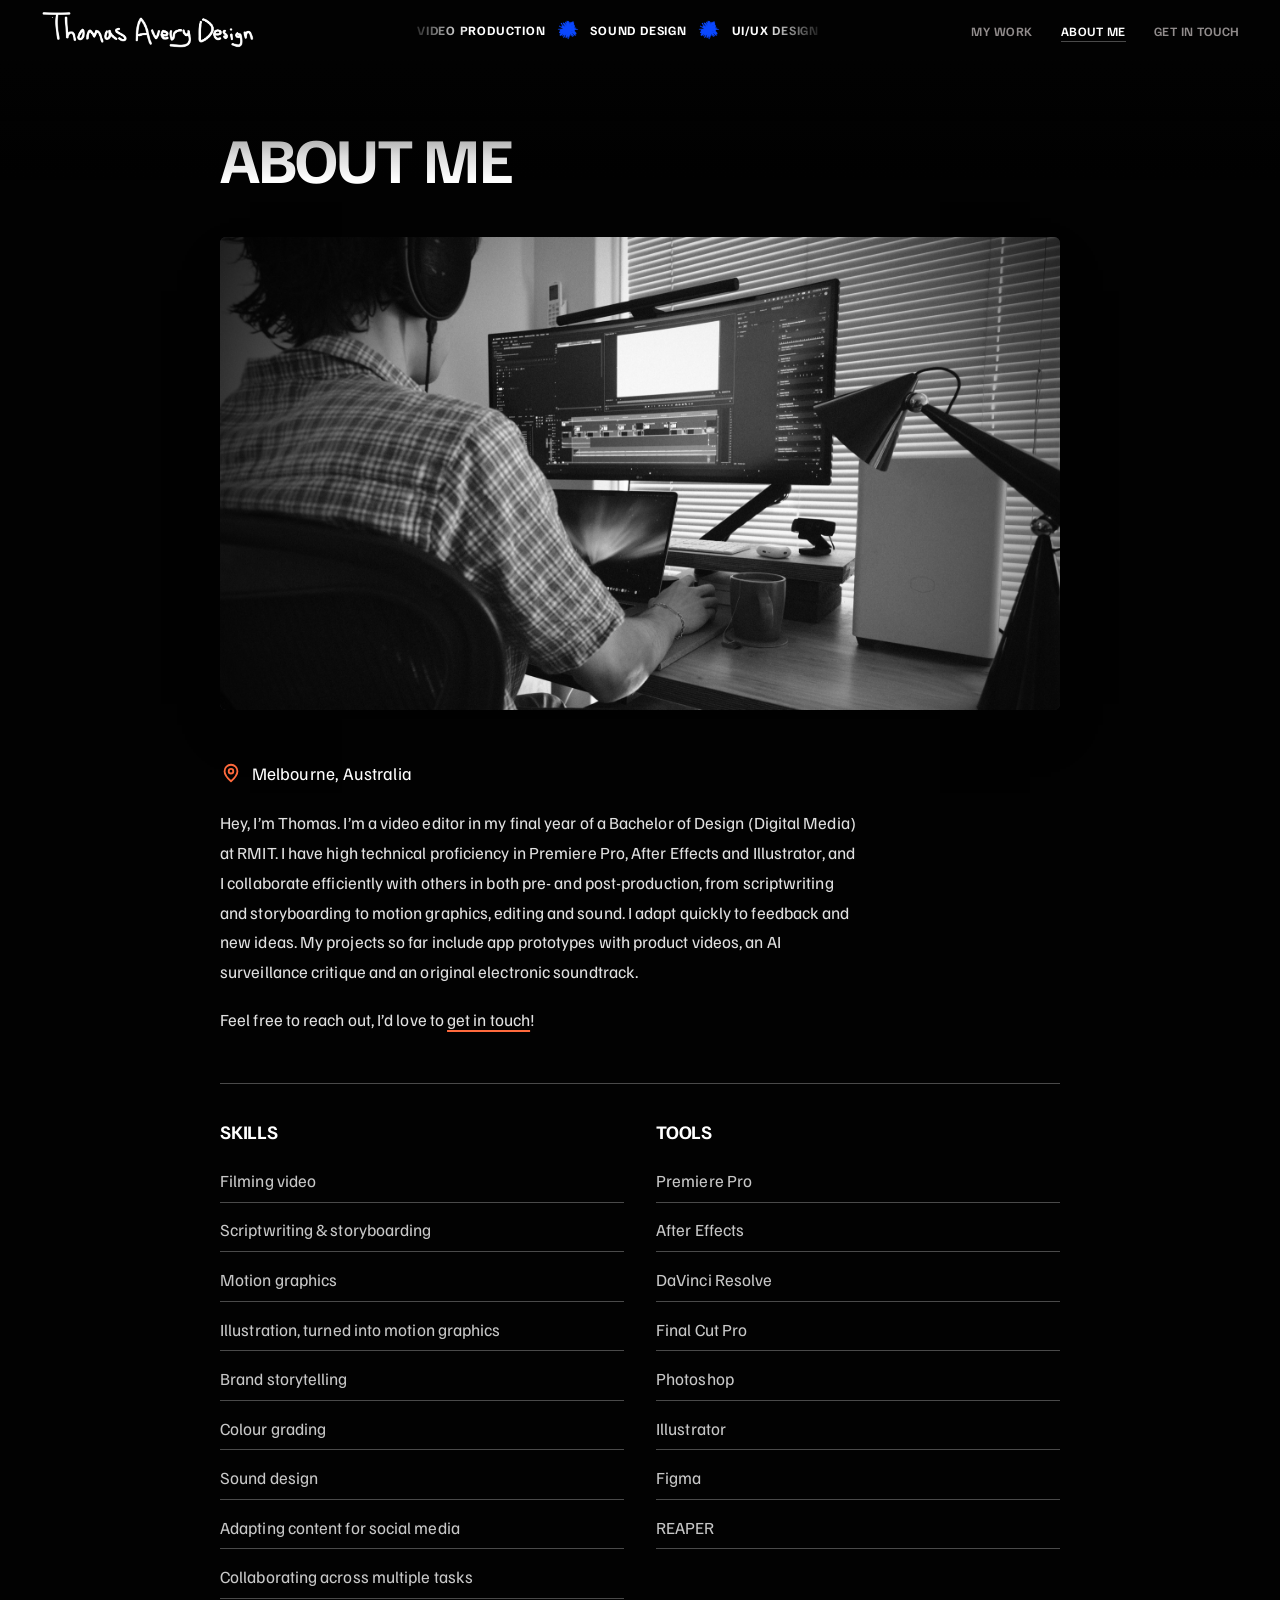
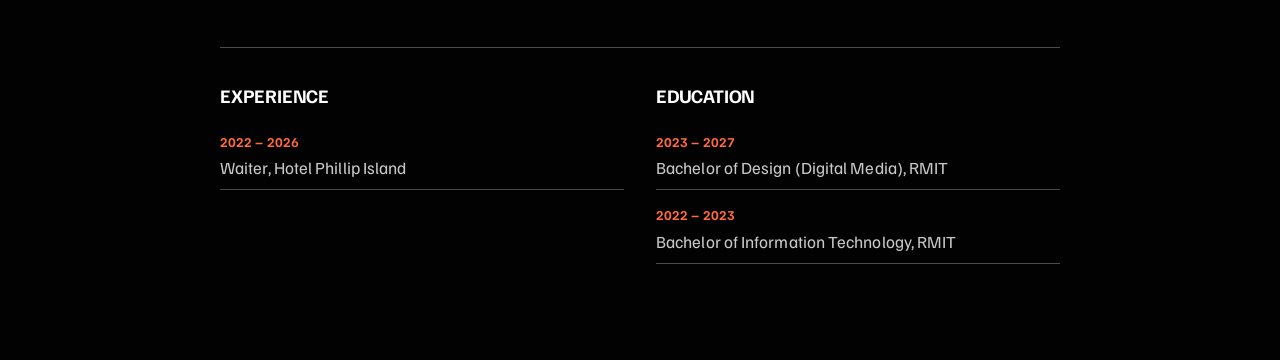
==== commit 40610f79: "fixing styling" ====
--- a/about.html
+++ b/about.html
@@ -53,7 +53,7 @@
           Melbourne, Australia
         </p>
         <p>Hey, I&rsquo;m Thomas. I&rsquo;m a video editor in my final year of a Bachelor of Design (Digital Media) at RMIT. I have high technical proficiency in Premiere Pro, After Effects and Illustrator, and I collaborate efficiently with others in both pre- and post-production, from scriptwriting and storyboarding to motion graphics, editing and sound. I adapt quickly to feedback and new ideas. My projects so far include app prototypes with product videos, an AI surveillance critique and an original electronic soundtrack.</p>
-        <p>Feel free to reach out, I&rsquo;d love to get in touch!</p>
+        <p>Feel free to reach out, I&rsquo;d love to <a class="text-link" href="contact.html">get in touch</a>!</p>
       </section>
 
       <section class="cols">
--- a/style.css
+++ b/style.css
@@ -81,7 +81,7 @@
 /* ---------- Navigation ---------- */
 
 .site-header .logo { display: block; flex: none; }
-.site-header .logo img { display: block; height: 40px; width: auto; max-width: 100%; }
+.site-header .logo img { display: block; height: 48px; width: auto; max-width: 100%; }
 .site-header .logo-fallback {
   display: grid;
   place-items: center;
@@ -370,7 +370,7 @@
 @media (max-width: 720px) {
   .site-header .menu { padding: 8px 20px; flex-wrap: wrap; }
   .site-header ul { gap: 20px; }
-  .site-header .logo img { height: 34px; }
+  .site-header .logo img { height: 40px; }
   .projects { padding: 40px 20px 64px; }
   .intro .bio { font-size: 1.25rem; }
 }
@@ -543,3 +543,15 @@
   .hl-word,
   .hl.play .hl-word { animation: none; background-size: 100% 100%; }
 }
+
+/* ---------- Links inside paragraphs ---------- */
+
+.text-link {
+  color: inherit;
+  text-decoration: underline;
+  text-decoration-color: var(--accent);
+  text-decoration-thickness: 2px;
+  text-underline-offset: 4px;
+  transition: color 0.2s ease, text-decoration-color 0.2s ease;
+}
+.text-link:hover { color: var(--blue); text-decoration-color: var(--blue); }
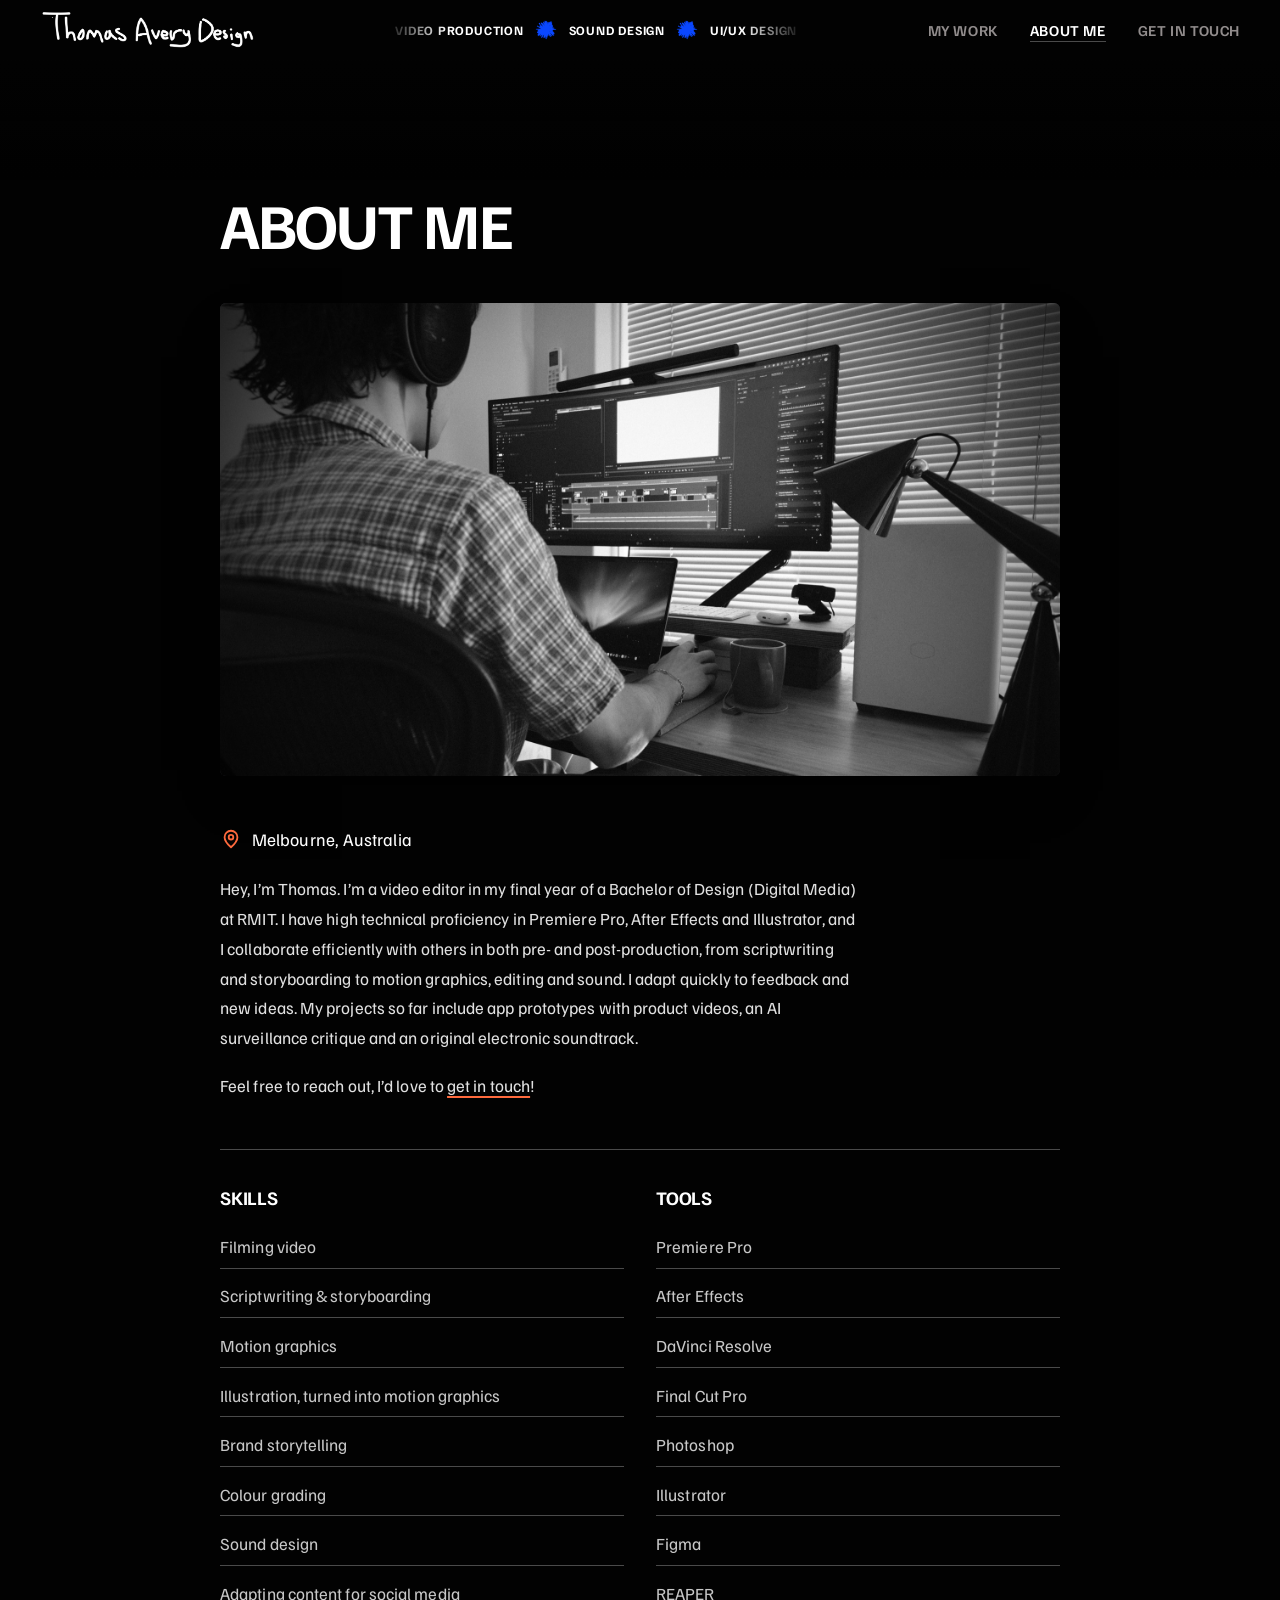
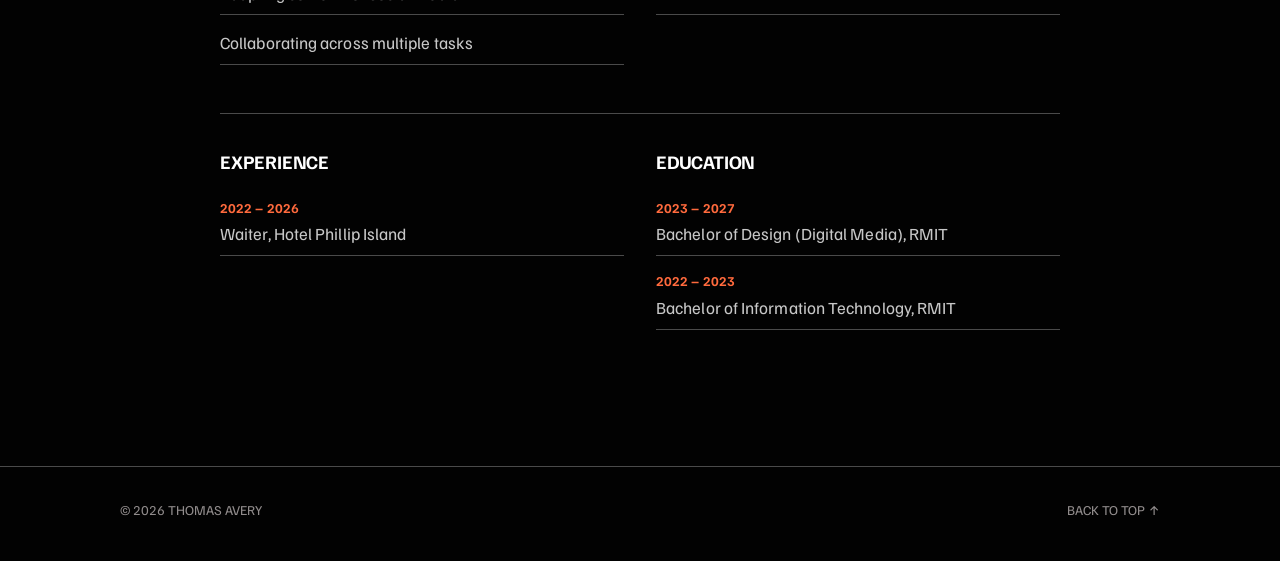
==== commit 5013672e: "fixed spacing" ====
--- a/about.html
+++ b/about.html
@@ -103,6 +103,16 @@
       </section>
     </main>
 
+    <!-- FOOTER (same on every page) -->
+    <footer class="site-footer">
+      <div class="footer-inner">
+        <p class="footer-name">&copy; 2026 Thomas Avery</p>
+        <ul class="footer-links">
+          <li><a href="#">Back to top &uarr;</a></li>
+        </ul>
+      </div>
+    </footer>
+
   </div>
   <script src="shapes.js"></script>
 </body>
--- a/style.css
+++ b/style.css
@@ -71,7 +71,7 @@
   width: 100%;
   max-width: 1120px;
   margin: 0 auto;
-  padding: 64px 40px 96px;
+  padding: 130px 40px 96px;   /* top space clears the fade strip under the nav bar (120px) */
   display: flex;
   flex-direction: column;
   gap: 120px;            /* space between projects */
@@ -94,13 +94,13 @@
   letter-spacing: 0.12em;
 }
 
-.site-header ul { list-style: none; display: flex; gap: 28px; }
+.site-header ul { list-style: none; display: flex; gap: 32px; }
 .site-header li a {
   display: inline-block;
   line-height: 1.2;       /* tighter line box so the underline hugs the text */
   padding: 0 0 2px;
   font-family: var(--display);
-  font-size: 0.8rem;
+  font-size: 0.95rem;
   font-weight: 600;
   letter-spacing: 0.04em;
   color: var(--muted);
@@ -371,7 +371,7 @@
   .site-header .menu { padding: 8px 20px; flex-wrap: wrap; }
   .site-header ul { gap: 20px; }
   .site-header .logo img { height: 40px; }
-  .projects { padding: 40px 20px 64px; }
+  .projects { padding: 120px 20px 64px; }
   .intro .bio { font-size: 1.25rem; }
 }
 
@@ -555,3 +555,47 @@
   transition: color 0.2s ease, text-decoration-color 0.2s ease;
 }
 .text-link:hover { color: var(--blue); text-decoration-color: var(--blue); }
+
+/* Phone screenshots (LunaLand page): portrait frames, left-aligned at a fixed width */
+.gallery.phones { grid-template-columns: repeat(auto-fill, minmax(150px, 210px)); }
+.media.phone { aspect-ratio: 9 / 19.5; }
+
+/* ---------- Heading that jumps to the video on the same page ---------- */
+
+.jump-link { color: inherit; text-decoration: none; transition: color 0.2s ease; }
+.jump-link span { display: inline-block; margin-left: 0.15em; color: var(--accent); transition: transform 0.25s ease; }
+.jump-link:hover { color: var(--blue); }
+.jump-link:hover span { transform: translateY(-3px); }
+
+/* Land with the video clear of the sticky navigation bar */
+#video { scroll-margin-top: 110px; }
+
+/* ---------- Footer (every page) ---------- */
+
+.site-footer {
+  border-top: 1px solid var(--line);
+  margin-top: 40px;
+}
+
+.footer-inner {
+  max-width: 1120px;
+  margin: 0 auto;
+  padding: 32px 40px 40px;
+  display: flex;
+  justify-content: space-between;
+  align-items: center;
+  gap: 16px 32px;
+  flex-wrap: wrap;
+  font-size: 0.85rem;
+  color: var(--muted);
+}
+
+.footer-name { margin: 0; }
+
+.footer-links { list-style: none; display: flex; gap: 28px; flex-wrap: wrap; }
+.footer-links a { color: var(--muted); transition: color 0.2s ease; }
+.footer-links a:hover { color: var(--blue); }
+
+@media (max-width: 720px) {
+  .footer-inner { padding: 28px 20px 36px; }
+}
